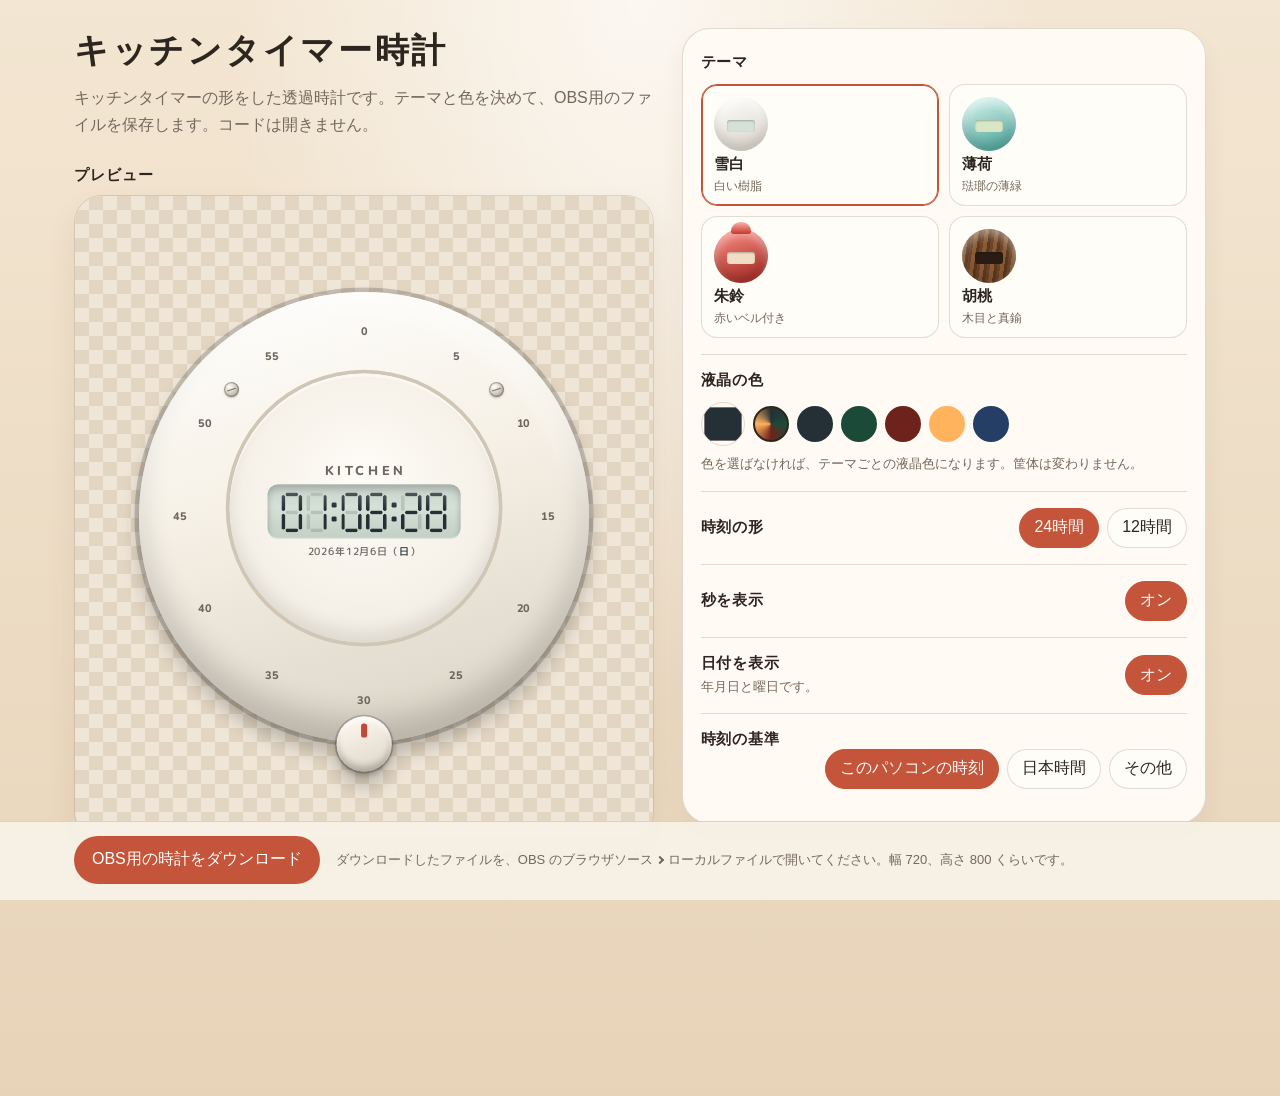
==== kitchen-timer-clock/デザインを変える.html @ a4ca2cec "Add the kitchen timer clock as its own OBS product. A new SKU in kitchen-timer-clock/ shows the curr" ====
<!doctype html>
<html lang="ja">
<head>
<meta charset="utf-8" />
<meta name="viewport" content="width=device-width, initial-scale=1" />
<title>キッチンタイマー時計</title>
<style>
:root {
  --ink: #2c261f;
  --paper: #f7f1e6;
  --panel: #fffaf3;
  --mute: #74685b;
  --line: rgba(74, 52, 32, 0.16);
  --terra: #c4553a;
  --terra-deep: #9d3e28;
  color-scheme: light;
}

* { box-sizing: border-box; }

html, body {
  margin: 0;
  min-height: 100%;
  background:
    radial-gradient(ellipse at 50% 0%, rgba(255, 255, 255, 0.7), transparent 46%),
    linear-gradient(180deg, #f3e6d2 0%, #e7d3b8 100%);
  color: var(--ink);
  font-family: "Yu Gothic UI", Meiryo, sans-serif;
}

body {
  min-height: 100vh;
  display: flex;
  flex-direction: column;
}

.wrap {
  flex: 1 1 auto;
  width: 100%;
  max-width: 1180px;
  margin: 0 auto;
  display: grid;
  grid-template-columns: minmax(0, 1.05fr) minmax(340px, 0.95fr);
  gap: 28px;
  align-items: start;
  padding: 28px 24px 128px;
}

.preview-col { min-width: 0; }

h1 {
  margin: 0;
  font-family: "Yu Mincho", "YuMincho", serif;
  font-size: 34px;
  font-weight: 700;
  letter-spacing: 0.08em;
}

.lead {
  margin: 10px 0 0;
  max-width: 40em;
  color: var(--mute);
  font-size: 16px;
  line-height: 1.7;
}

.preview-head {
  display: flex;
  justify-content: space-between;
  align-items: baseline;
  gap: 12px;
  margin: 28px 0 10px;
}

h2 {
  margin: 0;
  font-size: 15px;
  font-weight: 700;
  letter-spacing: 0.06em;
}

.note {
  margin: 8px 0 0;
  color: var(--mute);
  font-size: 13px;
  line-height: 1.6;
}

.stage {
  position: relative;
  min-height: 280px;
  overflow: hidden;
  border: 1px solid var(--line);
  border-radius: 28px;
  aspect-ratio: 720 / 800;
  box-shadow: 0 16px 30px rgba(90, 52, 24, 0.08);
}

.checker {
  position: absolute;
  inset: 0;
  background-color: #efe6d8;
  background-image:
    linear-gradient(45deg, #e2d5c2 25%, transparent 25%),
    linear-gradient(-45deg, #e2d5c2 25%, transparent 25%),
    linear-gradient(45deg, transparent 75%, #e2d5c2 75%),
    linear-gradient(-45deg, transparent 75%, #e2d5c2 75%);
  background-size: 28px 28px;
  background-position: 0 0, 0 14px, 14px -14px, -14px 0;
}

iframe {
  position: absolute;
  inset: 0;
  width: 100%;
  height: 100%;
  border: 0;
  background: transparent;
}

.panel {
  border: 1px solid var(--line);
  border-radius: 28px;
  background: var(--panel);
  padding: 8px 18px 18px;
  box-shadow: 0 12px 24px rgba(90, 52, 24, 0.06);
}

.block { padding: 16px 0; border-top: 1px solid var(--line); }
.panel .block:first-child { border-top: 0; }

.cards {
  display: grid;
  grid-template-columns: 1fr 1fr;
  gap: 10px;
  margin-top: 12px;
}

.card {
  display: flex;
  flex-direction: column;
  align-items: flex-start;
  gap: 4px;
  padding: 12px 12px 10px;
  border: 1px solid var(--line);
  border-radius: 16px;
  background: #fffdf8;
  color: var(--ink);
  cursor: pointer;
  text-align: left;
  font: inherit;
}

.card[aria-pressed="true"] {
  border-color: var(--terra);
  box-shadow: inset 0 0 0 1px var(--terra);
}

.mini {
  width: 54px;
  height: 54px;
  border-radius: 50%;
  position: relative;
  box-shadow:
    inset 0 -8px 10px rgba(0, 0, 0, 0.12),
    inset 0 6px 8px rgba(255, 255, 255, 0.4);
}

.mini::after {
  content: "";
  position: absolute;
  left: 50%;
  top: 54%;
  width: 28px;
  height: 12px;
  transform: translate(-50%, -50%);
  border-radius: 3px;
  background: #d5e0d6;
  box-shadow: inset 0 1px 2px rgba(0, 0, 0, 0.25);
}

.mini-sepaku { background: linear-gradient(160deg, #fff, #d9d2c6); }
.mini-hakka { background: linear-gradient(160deg, #dff8f2, #3f9e93); }
.mini-hakka::after { background: #d7e6c4; }
.mini-shurei { background: linear-gradient(160deg, #ff8f86, #9b241c); }
.mini-shurei::before {
  content: "";
  position: absolute;
  left: 50%;
  top: -7px;
  width: 20px;
  height: 12px;
  transform: translateX(-50%);
  border-radius: 10px 10px 3px 3px;
  background: linear-gradient(180deg, #ffb0a8, #c4372e);
}
.mini-shurei::after { background: #f0ddc4; }
.mini-kurumi {
  background: repeating-linear-gradient(98deg, #6a4328 0 3px, #8b5a34 3px 7px, #5a381f 7px 10px);
}
.mini-kurumi::after { background: #2a1c12; }

.card-name { font-size: 15px; font-weight: 700; }
.card-note { font-size: 12px; color: var(--mute); }

.row {
  display: flex;
  justify-content: space-between;
  align-items: center;
  gap: 16px;
  padding: 16px 0;
  border-top: 1px solid var(--line);
}

.row p {
  margin: 4px 0 0;
  color: var(--mute);
  font-size: 13px;
  line-height: 1.55;
  max-width: 28em;
}

.colors {
  display: flex;
  flex-wrap: wrap;
  gap: 8px;
  align-items: center;
  margin-top: 12px;
}

#picker {
  width: 44px;
  height: 44px;
  padding: 0;
  border: 1px solid var(--line);
  border-radius: 50%;
  background: transparent;
  cursor: pointer;
}

.seg { display: flex; gap: 8px; flex-wrap: wrap; justify-content: flex-end; }

.seg button, .toggle {
  min-height: 40px;
  padding: 0 14px;
  border: 1px solid var(--line);
  border-radius: 999px;
  background: #fffdf8;
  color: var(--ink);
  font: inherit;
  cursor: pointer;
}

.seg button[aria-pressed="true"], .toggle[aria-pressed="true"] {
  border-color: var(--terra);
  background: var(--terra);
  color: #fffaf6;
}

.swatch {
  width: 36px;
  height: 36px;
  border: 2px solid transparent;
  border-radius: 50%;
  cursor: pointer;
  padding: 0;
}

.swatch[aria-pressed="true"] { border-color: var(--ink); }

.swatch-theme {
  background: conic-gradient(#243036, #1c4a38, #6e221c, #ffb35c, #243036);
}

.offset { display: none; margin-top: 8px; }
.offset.is-open { display: block; }
.offset label { display: block; margin-bottom: 6px; font-size: 14px; }

.offset input {
  width: 160px;
  height: 44px;
  padding: 0 12px;
  border: 1px solid var(--line);
  border-radius: 12px;
  background: #fffdf8;
  color: var(--ink);
  font-size: 16px;
}

.error { color: #a33b28; font-size: 13px; }

.save-bar {
  position: sticky;
  bottom: 0;
  margin-top: auto;
  border-top: 1px solid var(--line);
  background: rgba(247, 241, 230, 0.96);
}

.save-inner {
  max-width: 1180px;
  margin: 0 auto;
  padding: 14px 24px 16px;
  display: flex;
  align-items: center;
  gap: 16px;
}

.save {
  flex: 0 0 auto;
  height: 48px;
  padding: 0 18px;
  border: 0;
  border-radius: 999px;
  background: var(--terra);
  color: white;
  font: inherit;
  cursor: pointer;
}

.save:hover { background: var(--terra-deep); }

.obs {
  margin: 0;
  color: var(--mute);
  font-size: 13px;
  line-height: 1.55;
}

.arrow {
  display: inline-block;
  width: 0.45em;
  height: 0.45em;
  margin: 0 0.35em;
  border-top: 2px solid currentColor;
  border-right: 2px solid currentColor;
  transform: rotate(45deg);
  vertical-align: 0.05em;
}

button:focus-visible, input:focus-visible {
  outline: 2px solid var(--terra);
  outline-offset: 2px;
}

@media (max-width: 800px) {
  .wrap { grid-template-columns: 1fr; padding: 20px 16px 128px; }
  .cards { grid-template-columns: 1fr 1fr; }
  h1 { font-size: 28px; }
  .row { align-items: flex-start; flex-direction: column; }
  .seg { justify-content: flex-start; }
  .save-inner { flex-direction: column; align-items: stretch; }
}
</style>
</head>
<body>
<div class="wrap">
  <div class="preview-col">
    <header>
      <h1>キッチンタイマー時計</h1>
      <p class="lead">キッチンタイマーの形をした透過時計です。テーマと色を決めて、OBS用のファイルを保存します。コードは開きません。</p>
    </header>
    <div class="preview-head">
      <h2>プレビュー</h2>
    </div>
    <div class="stage">
      <div class="checker"></div>
      <iframe id="preview" title="時計のプレビュー"></iframe>
    </div>
    <p class="note">市松模様は透けているかの確認です。保存した時計には入りません。周りの数字はタイマーの目盛りで、時刻は中央の液晶です。</p>
  </div>

  <section class="panel">
    <div class="block">
      <h2>テーマ</h2>
      <div class="cards" role="radiogroup" aria-label="テーマ">
        <button type="button" class="card" data-theme="sepaku" role="radio">
          <span class="mini mini-sepaku" aria-hidden="true"></span>
          <span class="card-name">雪白</span>
          <span class="card-note">白い樹脂</span>
        </button>
        <button type="button" class="card" data-theme="hakka" role="radio">
          <span class="mini mini-hakka" aria-hidden="true"></span>
          <span class="card-name">薄荷</span>
          <span class="card-note">琺瑯の薄緑</span>
        </button>
        <button type="button" class="card" data-theme="shurei" role="radio">
          <span class="mini mini-shurei" aria-hidden="true"></span>
          <span class="card-name">朱鈴</span>
          <span class="card-note">赤いベル付き</span>
        </button>
        <button type="button" class="card" data-theme="kurumi" role="radio">
          <span class="mini mini-kurumi" aria-hidden="true"></span>
          <span class="card-name">胡桃</span>
          <span class="card-note">木目と真鍮</span>
        </button>
      </div>
    </div>

    <div class="block">
      <h2>液晶の色</h2>
      <div class="colors">
        <input id="picker" type="color" aria-label="液晶の色" value="#243036" />
        <button type="button" class="swatch swatch-theme" data-accent="" aria-label="テーマの色"></button>
        <button type="button" class="swatch" data-accent="#243036" style="background:#243036" aria-label="墨"></button>
        <button type="button" class="swatch" data-accent="#1c4a38" style="background:#1c4a38" aria-label="若葉"></button>
        <button type="button" class="swatch" data-accent="#6e221c" style="background:#6e221c" aria-label="朱"></button>
        <button type="button" class="swatch" data-accent="#ffb35c" style="background:#ffb35c" aria-label="琥珀"></button>
        <button type="button" class="swatch" data-accent="#243e66" style="background:#243e66" aria-label="紺"></button>
      </div>
      <p class="note">色を選ばなければ、テーマごとの液晶色になります。筐体は変わりません。</p>
    </div>

    <div class="row">
      <div><h2>時刻の形</h2></div>
      <div class="seg" role="radiogroup" aria-label="時刻の形">
        <button type="button" data-hours="24" role="radio">24時間</button>
        <button type="button" data-hours="12" role="radio">12時間</button>
      </div>
    </div>

    <div class="row">
      <div><h2>秒を表示</h2></div>
      <button type="button" class="toggle" id="seconds" aria-pressed="true">オン</button>
    </div>

    <div class="row">
      <div>
        <h2>日付を表示</h2>
        <p>年月日と曜日です。</p>
      </div>
      <button type="button" class="toggle" id="date" aria-pressed="true">オン</button>
    </div>

    <div class="block">
      <h2>時刻の基準</h2>
      <div class="seg" role="radiogroup" aria-label="時刻の基準">
        <button type="button" data-basis="local" role="radio">このパソコンの時刻</button>
        <button type="button" data-basis="japan" role="radio">日本時間</button>
        <button type="button" data-basis="other" role="radio">その他</button>
      </div>
      <div class="offset" id="offset-box">
        <label for="offset">協定世界時からの時差（時間）</label>
        <input id="offset" inputmode="decimal" autocomplete="off" value="9" />
        <p class="error" id="offset-error" hidden>時差は -12 から 14 の数字にしてください。</p>
      </div>
    </div>
  </section>
</div>
<div class="save-bar">
  <div class="save-inner">
    <button type="button" class="save" id="save">OBS用の時計をダウンロード</button>
    <p class="obs">ダウンロードしたファイルを、OBS のブラウザソース<span class="arrow" aria-hidden="true"></span>ローカルファイルで開いてください。幅 720、高さ 800 くらいです。</p>
  </div>
</div>
<script>
const CLOCK_CSS = "/* キッチンタイマー時計\n   フォントは overlay/fonts に同梱（SIL Open Font License 1.1）。\n   ネットワークにはつながりません。\n   筐体はキッチンタイマー。中央の液晶は現在時刻です。 */\n\n@font-face {\n  font-family: \"Clock Nunito\";\n  src: url(\"[data-uri]\") format(\"woff2\");\n  font-weight: 800;\n  font-style: normal;\n  font-display: block;\n}\n\n@font-face {\n  font-family: \"Clock JP\";\n  src: url(\"[data-uri]\") format(\"woff2\");\n  font-weight: 500;\n  font-style: normal;\n  font-display: block;\n}\n\nhtml,\nbody {\n  height: 100%;\n  margin: 0;\n  background: transparent !important;\n  color-scheme: normal;\n  overflow: hidden;\n}\n\nbody {\n  user-select: none;\n  -webkit-font-smoothing: antialiased;\n}\n\n.clock {\n  box-sizing: border-box;\n  width: 100%;\n  height: 100%;\n  display: flex;\n  align-items: center;\n  justify-content: center;\n  --ink: #243036;\n  --ink-rgb: 36, 48, 54;\n  --lcd-size: 1.72em;\n}\n\n.clock.has-seconds {\n  --lcd-size: 1.22em;\n}\n\n.clock.has-date {\n  --lcd-size: 1.52em;\n}\n\n.clock.has-seconds.has-date {\n  --lcd-size: 1.12em;\n}\n\n.clock.has-period.has-seconds.has-date {\n  --lcd-size: 1.02em;\n}\n\n.theme-sepaku {\n  --shell: linear-gradient(165deg, #ffffff 0%, #f6f1e6 42%, #d8d0c3 100%);\n  --face: radial-gradient(circle at 50% 42%, #fffdf8 0%, #f3eee4 72%, #e4ddd0 100%);\n  --lcd: linear-gradient(180deg, #b7c6bc 0%, #d5e0d6 42%, #c3d0c6 100%);\n  --bezel: #cfc6b6;\n  --tick: rgba(72, 64, 52, 0.42);\n  --tick-strong: rgba(48, 42, 34, 0.72);\n  --knob: linear-gradient(160deg, #fffaf2, #ddd4c6);\n  --mark: #c4473a;\n  --plate: #6d665c;\n  --screw-face: #d9d3c6;\n  --screw-edge: #8d877c;\n}\n\n.theme-hakka {\n  --shell: linear-gradient(165deg, #e7fff8 0%, #8fd9cc 38%, #3f9e93 100%);\n  --face: radial-gradient(circle at 50% 40%, #fbfff6 0%, #e7f0dc 70%, #d5e2c8 100%);\n  --lcd: linear-gradient(180deg, #c5d7b8 0%, #e3eed4 48%, #d0e0c0 100%);\n  --bezel: #f4f7ea;\n  --tick: rgba(24, 78, 62, 0.4);\n  --tick-strong: rgba(18, 72, 56, 0.72);\n  --knob: linear-gradient(160deg, #fffaf0, #e6dcc8);\n  --mark: #c4473a;\n  --plate: #1f5c48;\n  --screw-face: #e7f6f1;\n  --screw-edge: #2f7c6c;\n}\n\n.theme-shurei {\n  --shell: linear-gradient(165deg, #ff8f86 0%, #e24b42 40%, #9b241c 100%);\n  --face: radial-gradient(circle at 50% 40%, #fffaf2 0%, #f6ecdc 68%, #eadcc6 100%);\n  --lcd: linear-gradient(180deg, #e4d2b8 0%, #f3e6d0 46%, #e7d7be 100%);\n  --bezel: #f8efe2;\n  --tick: rgba(92, 28, 22, 0.38);\n  --tick-strong: rgba(92, 24, 18, 0.7);\n  --knob: linear-gradient(160deg, #fff8ee, #ead9c0);\n  --mark: #7a1e18;\n  --plate: #7a2c24;\n  --screw-face: #f0d2cc;\n  --screw-edge: #7a241c;\n}\n\n.theme-kurumi {\n  --shell: repeating-linear-gradient(\n    98deg,\n    #6a4328 0 3px,\n    #8b5a34 3px 7px,\n    #5a381f 7px 10px,\n    #7a4e2e 10px 16px,\n    #4e301c 16px 18px\n  );\n  --face: radial-gradient(circle at 50% 42%, #4a3424 0%, #2c1e14 78%);\n  --lcd: linear-gradient(180deg, #140e0a 0%, #2a1c12 40%, #1a120c 100%);\n  --bezel: #e0c27a;\n  --tick: rgba(224, 194, 122, 0.55);\n  --tick-strong: rgba(240, 214, 150, 0.92);\n  --knob: linear-gradient(160deg, #f0d7a0, #b8893e 55%, #8a6428);\n  --mark: #4a2c12;\n  --plate: #f0d7a4;\n  --screw-face: #e6c98a;\n  --screw-edge: #6d4a1e;\n}\n\n.appliance {\n  width: 15.8em;\n  height: 15.8em;\n  font-size: calc(min(88vmin, 620px) / 15.8);\n  display: grid;\n  place-items: center;\n  filter: drop-shadow(0 0.42em 0.28em rgba(0, 0, 0, 0.22));\n}\n\n.body {\n  position: relative;\n  width: 14em;\n  height: 14em;\n  border-radius: 50%;\n  background: var(--shell);\n  box-shadow:\n    inset 0 0.35em 0.45em rgba(255, 255, 255, 0.28),\n    inset 0 -0.7em 0.9em rgba(0, 0, 0, 0.16),\n    0 0 0 0.14em rgba(0, 0, 0, 0.18);\n}\n\n.theme-kurumi .body {\n  box-shadow:\n    inset 0 0.45em 0.7em rgba(255, 220, 170, 0.16),\n    inset 0 -0.8em 1em rgba(0, 0, 0, 0.28),\n    0 0 0 0.16em #c6a15a;\n}\n\n.sheen {\n  position: absolute;\n  inset: 0;\n  border-radius: 50%;\n  background: linear-gradient(205deg, rgba(255, 255, 255, 0.55), rgba(255, 255, 255, 0) 34%);\n  pointer-events: none;\n  z-index: 4;\n  -webkit-mask: radial-gradient(circle, transparent 0 60%, #000 64% 100%);\n  mask: radial-gradient(circle, transparent 0 60%, #000 64% 100%);\n}\n\n.theme-kurumi .sheen {\n  opacity: 0.28;\n}\n\n.ticks {\n  position: absolute;\n  inset: 8%;\n  border-radius: 50%;\n  background: repeating-conic-gradient(\n    from -0.35deg,\n    var(--tick) 0deg 0.7deg,\n    transparent 0.7deg 6deg\n  );\n  -webkit-mask: radial-gradient(circle, transparent 0 79%, #000 80% 86%, transparent 87%);\n  mask: radial-gradient(circle, transparent 0 79%, #000 80% 86%, transparent 87%);\n  z-index: 1;\n  pointer-events: none;\n}\n\n.ticks-major {\n  inset: 6.5%;\n  background: repeating-conic-gradient(\n    from -0.55deg,\n    var(--tick-strong) 0deg 1.1deg,\n    transparent 1.1deg 30deg\n  );\n  -webkit-mask: radial-gradient(circle, transparent 0 74%, #000 75% 90%, transparent 91%);\n  mask: radial-gradient(circle, transparent 0 74%, #000 75% 90%, transparent 91%);\n}\n\n.dial-nums {\n  position: absolute;\n  inset: 0;\n  z-index: 2;\n  pointer-events: none;\n}\n\n.mark {\n  position: absolute;\n  left: 50%;\n  top: 50%;\n  width: 0;\n  height: 0;\n  font-size: 1em;\n  transform: rotate(var(--a)) translateY(-5.72em);\n}\n\n.mark span {\n  position: absolute;\n  left: 0;\n  top: 0;\n  transform: translate(-50%, -50%) rotate(calc(var(--a) * -1));\n  font-family: \"Clock Nunito\", sans-serif;\n  font-weight: 800;\n  font-size: 0.34em;\n  letter-spacing: -0.03em;\n  color: var(--plate);\n  line-height: 1;\n}\n\n.screw {\n  position: absolute;\n  z-index: 5;\n  width: 0.46em;\n  height: 0.46em;\n  border-radius: 50%;\n  background: radial-gradient(circle at 35% 32%, #fff, var(--screw-face) 42%, var(--screw-edge));\n  box-shadow:\n    inset 0 0 0 0.04em rgba(0, 0, 0, 0.25),\n    0 0.04em 0.06em rgba(0, 0, 0, 0.18);\n}\n\n.screw::after {\n  content: \"\";\n  position: absolute;\n  left: 18%;\n  right: 18%;\n  top: 46%;\n  height: 0.045em;\n  background: rgba(40, 28, 16, 0.55);\n  transform: rotate(-18deg);\n}\n\n.screw-l {\n  left: 19%;\n  top: 20%;\n}\n\n.screw-r {\n  right: 19%;\n  top: 20%;\n}\n\n.bell {\n  position: absolute;\n  left: 50%;\n  top: 0.15em;\n  width: 3.5em;\n  height: 2.15em;\n  transform: translateX(-50%);\n  z-index: 6;\n  opacity: 0;\n  pointer-events: none;\n}\n\n.theme-shurei .bell {\n  opacity: 1;\n}\n\n.theme-shurei .mark-zero {\n  visibility: hidden;\n}\n\n.bell-dome {\n  display: block;\n  width: 100%;\n  height: 1.72em;\n  border-radius: 1.7em 1.7em 0.35em 0.35em;\n  background: linear-gradient(180deg, #ffb0a8 0%, #e24b42 48%, #8f2018 100%);\n  box-shadow:\n    inset 0 0.28em 0.35em rgba(255, 255, 255, 0.35),\n    0 0.18em 0 #7a1c16;\n}\n\n.bell-dome::before {\n  content: \"\";\n  position: absolute;\n  left: 50%;\n  bottom: 0.28em;\n  width: 0.16em;\n  height: 0.42em;\n  transform: translateX(-50%);\n  border-radius: 0.1em;\n  background: #5c1814;\n}\n\n.bell-cap {\n  position: absolute;\n  left: 50%;\n  top: -0.22em;\n  width: 0.62em;\n  height: 0.38em;\n  transform: translateX(-50%);\n  border-radius: 0.16em 0.16em 0.08em 0.08em;\n  background: linear-gradient(180deg, #f8e7b0, #c8963e);\n  box-shadow: 0 0.04em 0 rgba(0, 0, 0, 0.2);\n}\n\n.face {\n  position: absolute;\n  left: 50%;\n  top: 48%;\n  z-index: 3;\n  width: 8.35em;\n  height: 8.35em;\n  transform: translate(-50%, -50%);\n  border-radius: 50%;\n  background: var(--face);\n  box-shadow:\n    0 0 0 0.12em var(--bezel),\n    inset 0 0.08em 0 rgba(255, 255, 255, 0.55),\n    inset 0 -0.35em 0.5em rgba(0, 0, 0, 0.08);\n  display: flex;\n  flex-direction: column;\n  align-items: center;\n  justify-content: center;\n  gap: 0.22em;\n  padding: 0.7em 0.45em 0.55em;\n  box-sizing: border-box;\n}\n\n.brand,\n.period,\n.date {\n  margin: 0;\n  line-height: 1;\n}\n\n.brand {\n  font-family: \"Clock Nunito\", sans-serif;\n  font-weight: 800;\n  font-size: 0.4em;\n  letter-spacing: 0.28em;\n  text-indent: 0.28em;\n  color: var(--plate);\n}\n\n.period,\n.date {\n  font-family: \"Clock JP\", sans-serif;\n  font-weight: 500;\n  color: var(--plate);\n  letter-spacing: 0.08em;\n  white-space: nowrap;\n}\n\n.period {\n  font-size: 0.38em;\n}\n\n.date {\n  font-size: 0.32em;\n}\n\n.period[hidden],\n.date[hidden] {\n  display: none !important;\n}\n\n.weekday {\n  color: var(--ink);\n}\n\n.lcd {\n  position: relative;\n  display: flex;\n  align-items: center;\n  justify-content: center;\n  color: var(--ink);\n  background: var(--lcd);\n  border-radius: 0.28em;\n  padding: 0.2em 0.32em 0.16em;\n  box-shadow:\n    inset 0 0.12em 0.18em rgba(0, 0, 0, 0.28),\n    inset 0 -0.04em 0 rgba(255, 255, 255, 0.28);\n  font-size: var(--lcd-size);\n  line-height: 1;\n  overflow: hidden;\n}\n\n.lcd::after {\n  content: \"\";\n  position: absolute;\n  left: 0;\n  right: 0;\n  top: 0;\n  height: 46%;\n  background: linear-gradient(180deg, rgba(255, 255, 255, 0.28), rgba(255, 255, 255, 0));\n  pointer-events: none;\n}\n\n.digit {\n  position: relative;\n  display: inline-block;\n  width: 0.62em;\n  height: 1.14em;\n  margin: 0 0.035em;\n  flex: 0 0 auto;\n}\n\n.seg {\n  position: absolute;\n  background: currentColor;\n  opacity: 0.16;\n  transition: opacity 0.16s linear;\n}\n\n.digit.on-a .seg-a,\n.digit.on-b .seg-b,\n.digit.on-c .seg-c,\n.digit.on-d .seg-d,\n.digit.on-e .seg-e,\n.digit.on-f .seg-f,\n.digit.on-g .seg-g {\n  opacity: 1;\n}\n\n.seg-a,\n.seg-g,\n.seg-d {\n  height: 0.11em;\n  left: 0.13em;\n  right: 0.13em;\n  clip-path: polygon(10% 0, 90% 0, 100% 50%, 90% 100%, 10% 100%, 0 50%);\n}\n\n.seg-a {\n  top: 0.02em;\n}\n\n.seg-g {\n  top: 50%;\n  margin-top: -0.055em;\n}\n\n.seg-d {\n  bottom: 0.02em;\n}\n\n.seg-b,\n.seg-c,\n.seg-e,\n.seg-f {\n  width: 0.11em;\n  clip-path: polygon(0 10%, 50% 0, 100% 10%, 100% 90%, 50% 100%, 0 90%);\n}\n\n.seg-f,\n.seg-b {\n  top: 0.08em;\n  height: 0.46em;\n}\n\n.seg-e,\n.seg-c {\n  bottom: 0.08em;\n  height: 0.46em;\n}\n\n.seg-f,\n.seg-e {\n  left: 0.02em;\n}\n\n.seg-b,\n.seg-c {\n  right: 0.02em;\n}\n\n.colon {\n  display: inline-flex;\n  flex-direction: column;\n  justify-content: center;\n  align-items: center;\n  gap: 0.26em;\n  width: 0.28em;\n  height: 1.14em;\n  flex: 0 0 auto;\n  animation: lcd-blink 1s steps(1, end) infinite;\n}\n\n.colon i {\n  display: block;\n  width: 0.13em;\n  height: 0.13em;\n  border-radius: 0.04em;\n  background: currentColor;\n}\n\n.knob {\n  position: absolute;\n  left: 50%;\n  top: 50%;\n  z-index: 6;\n  width: 1.7em;\n  height: 1.7em;\n  border-radius: 50%;\n  transform: translate(-50%, -50%) translateY(7.05em);\n  background: var(--knob);\n  box-shadow:\n    inset 0 0.12em 0.14em rgba(255, 255, 255, 0.65),\n    inset 0 -0.16em 0.2em rgba(0, 0, 0, 0.22),\n    0 0.12em 0.16em rgba(0, 0, 0, 0.22),\n    0 0 0 0.06em rgba(0, 0, 0, 0.18);\n}\n\n.knob-mark {\n  position: absolute;\n  left: 50%;\n  top: 0.22em;\n  width: 0.16em;\n  height: 0.42em;\n  transform: translateX(-50%);\n  border-radius: 0.08em;\n  background: var(--mark);\n}\n\n@keyframes lcd-blink {\n  0%,\n  49% {\n    opacity: 1;\n  }\n  50%,\n  100% {\n    opacity: 0.28;\n  }\n}\n\n.sr-only {\n  position: absolute;\n  width: 1px;\n  height: 1px;\n  padding: 0;\n  margin: -1px;\n  overflow: hidden;\n  clip: rect(0, 0, 0, 0);\n  white-space: nowrap;\n  border: 0;\n}\n\n@media (prefers-reduced-motion: reduce) {\n  .colon {\n    animation: none !important;\n    opacity: 1;\n  }\n\n  .seg {\n    transition: none !important;\n  }\n}\n";
const CLOCK_JS = "/* ============================================================\n   キッチンタイマー時計 — 初期設定\n\n   ローカルファイルとして OBS に入れるときは、この CONFIG を編集します。\n   URL にクエリがあるときは、クエリがここより優先されます。\n\n   theme    sepaku | hakka | shurei | kurumi\n            雪白 / 薄荷 / 朱鈴 / 胡桃\n   hours    12 | 24\n   seconds  true で秒を表示 / false で隠す\n   date     true で日付と曜日 / false で隠す\n   accent   \"\" または \"#243036\"。空ならテーマの液晶色\n   offset   null ならこの PC のローカル時刻。数値は UTC からの時間（日本は 9）\n\n   クエリの例:\n   ?theme=shurei&hours=24&seconds=1&date=1&accent=6e221c&offset=9\n   ============================================================ */\nconst CONFIG = __CONFIG__;\n\n/* ここから下は、通常はいじらなくて大丈夫です。 */\n\nconst THEME_IDS = [\"sepaku\", \"hakka\", \"shurei\", \"kurumi\"];\nconst THEME_ACCENTS = {\n  sepaku: \"#243036\",\n  hakka: \"#1c4a38\",\n  shurei: \"#6e221c\",\n  kurumi: \"#ffb35c\",\n};\nconst WEEKDAYS = [\"日\", \"月\", \"火\", \"水\", \"木\", \"金\", \"土\"];\nconst SEGMENTS = {\n  0: \"abcdef\",\n  1: \"bc\",\n  2: \"abdeg\",\n  3: \"abcdg\",\n  4: \"bcfg\",\n  5: \"acdfg\",\n  6: \"acdefg\",\n  7: \"abc\",\n  8: \"abcdefg\",\n  9: \"abcdfg\",\n};\n\nconst clock = document.getElementById(\"clock\");\nconst periodEl = document.getElementById(\"period\");\nconst timeEl = document.getElementById(\"time\");\nconst dateEl = document.getElementById(\"date\");\nconst spokenEl = document.getElementById(\"spoken\");\n\nlet state = normalize(readQuery(location.search), CONFIG);\nlet lastDateKey = \"\";\nlet lastSpokenKey = \"\";\n\nfunction readQuery(search) {\n  const params = new URLSearchParams(search);\n  const input = {};\n  if (params.has(\"theme\")) input.theme = params.get(\"theme\");\n  if (params.has(\"hours\")) input.hours = params.get(\"hours\");\n  if (params.has(\"seconds\")) input.seconds = params.get(\"seconds\");\n  if (params.has(\"date\")) input.date = params.get(\"date\");\n  if (params.has(\"accent\")) input.accent = params.get(\"accent\");\n  if (params.has(\"offset\")) input.offset = params.get(\"offset\");\n  return input;\n}\n\nfunction themeFrom(value, fallback) {\n  const name = String(value || \"\").toLowerCase();\n  if (THEME_IDS.indexOf(name) !== -1) return name;\n  if (THEME_IDS.indexOf(fallback) !== -1) return fallback;\n  return \"sepaku\";\n}\n\nfunction hoursFrom(value, fallback) {\n  const hours = Number(value);\n  if (hours === 12 || hours === 24) return hours;\n  return fallback === 12 ? 12 : 24;\n}\n\nfunction boolFrom(value, fallback) {\n  if (typeof value === \"boolean\") return value;\n  if (value == null || value === \"\") return fallback;\n  const text = String(value).toLowerCase();\n  if (text === \"1\" || text === \"true\" || text === \"yes\" || text === \"on\") return true;\n  if (text === \"0\" || text === \"false\" || text === \"no\" || text === \"off\") return false;\n  return fallback;\n}\n\nfunction accentFrom(value) {\n  if (value == null || String(value).trim() === \"\") return \"\";\n  let hex = String(value).trim();\n  if (hex.charAt(0) === \"#\") hex = hex.slice(1);\n  if (/^[0-9a-fA-F]{3}$/.test(hex)) {\n    hex = hex\n      .split(\"\")\n      .map(function (char) {\n        return char + char;\n      })\n      .join(\"\");\n  }\n  if (!/^[0-9a-fA-F]{6}$/.test(hex)) return \"\";\n  return \"#\" + hex.toLowerCase();\n}\n\nfunction offsetFrom(value, fallback) {\n  if (value === undefined) return fallback;\n  if (value === null || value === \"\") return null;\n  const offset = typeof value === \"number\" ? value : Number(String(value).trim());\n  if (!Number.isFinite(offset) || offset < -12 || offset > 14) return fallback;\n  return Math.round(offset * 100) / 100;\n}\n\nfunction normalize(input, fallback) {\n  return {\n    theme: themeFrom(input.theme, fallback.theme),\n    hours: hoursFrom(input.hours, fallback.hours),\n    seconds: boolFrom(input.seconds, fallback.seconds),\n    date: boolFrom(input.date, fallback.date),\n    accent: Object.prototype.hasOwnProperty.call(input, \"accent\")\n      ? accentFrom(input.accent)\n      : fallback.accent || \"\",\n    offset: offsetFrom(input.offset, fallback.offset),\n  };\n}\n\nfunction hexToRgb(hex) {\n  const value = parseInt(hex.slice(1), 16);\n  return {\n    r: (value >> 16) & 255,\n    g: (value >> 8) & 255,\n    b: value & 255,\n  };\n}\n\nfunction clockDate(offset) {\n  const now = new Date();\n  if (offset === null || offset === undefined || Number.isNaN(offset)) return now;\n  const utc = now.getTime() + now.getTimezoneOffset() * 60000;\n  return new Date(utc + offset * 60 * 60 * 1000);\n}\n\nfunction partsOf(date, current) {\n  let hours = date.getHours();\n  let period = \"\";\n  if (current.hours === 12) {\n    period = hours < 12 ? \"午前\" : \"午後\";\n    hours = hours % 12;\n    if (hours === 0) hours = 12;\n  }\n  const hh = String(hours).padStart(2, \"0\");\n  const mm = String(date.getMinutes()).padStart(2, \"0\");\n  const ss = String(date.getSeconds()).padStart(2, \"0\");\n  return {\n    period: period,\n    core: current.seconds ? hh + \":\" + mm + \":\" + ss : hh + \":\" + mm,\n  };\n}\n\nfunction paintDigit(digit, char) {\n  const on = SEGMENTS[char] || \"\";\n  \"abcdefg\".split(\"\").forEach(function (name) {\n    digit.classList.toggle(\"on-\" + name, on.indexOf(name) !== -1);\n  });\n  digit.dataset.value = char;\n}\n\nfunction createDigit(char) {\n  const digit = document.createElement(\"span\");\n  digit.className = \"digit\";\n  \"abcdefg\".split(\"\").forEach(function (name) {\n    const seg = document.createElement(\"span\");\n    seg.className = \"seg seg-\" + name;\n    digit.appendChild(seg);\n  });\n  paintDigit(digit, char);\n  return digit;\n}\n\nfunction createColon() {\n  const colon = document.createElement(\"span\");\n  colon.className = \"colon\";\n  colon.dataset.kind = \"colon\";\n  const upper = document.createElement(\"i\");\n  const lower = document.createElement(\"i\");\n  colon.appendChild(upper);\n  colon.appendChild(lower);\n  return colon;\n}\n\nfunction syncTime(text) {\n  const chars = text.split(\"\");\n  const sameShape =\n    timeEl.childElementCount === chars.length &&\n    chars.every(function (char, index) {\n      const child = timeEl.children[index];\n      if (char === \":\") return child.dataset.kind === \"colon\";\n      return child.classList.contains(\"digit\");\n    });\n\n  if (!sameShape) {\n    const fragment = document.createDocumentFragment();\n    chars.forEach(function (char) {\n      fragment.appendChild(char === \":\" ? createColon() : createDigit(char));\n    });\n    timeEl.replaceChildren(fragment);\n    return;\n  }\n\n  chars.forEach(function (char, index) {\n    if (char === \":\") return;\n    const digit = timeEl.children[index];\n    if (digit.dataset.value !== char) paintDigit(digit, char);\n  });\n}\n\nfunction paintDate(date) {\n  const weekday = WEEKDAYS[date.getDay()];\n  const mark = document.createElement(\"span\");\n  mark.className = \"weekday\";\n  mark.textContent = weekday;\n  dateEl.replaceChildren(\n    document.createTextNode(\n      date.getFullYear() + \"年\" + (date.getMonth() + 1) + \"月\" + date.getDate() + \"日（\",\n    ),\n    mark,\n    document.createTextNode(\"）\"),\n  );\n}\n\nfunction spokenLabel(date, current, parts) {\n  const weekday = WEEKDAYS[date.getDay()];\n  let hours = date.getHours();\n  let prefix = \"\";\n  if (current.hours === 12) {\n    prefix = parts.period;\n    hours = hours % 12 || 12;\n  }\n  const timeText = prefix + hours + \"時\" + date.getMinutes() + \"分\";\n  if (!current.date) return timeText;\n  return (\n    date.getFullYear() +\n    \"年\" +\n    (date.getMonth() + 1) +\n    \"月\" +\n    date.getDate() +\n    \"日 \" +\n    weekday +\n    \"曜日 \" +\n    timeText\n  );\n}\n\nfunction render() {\n  const date = clockDate(state.offset);\n  const accent = state.accent || THEME_ACCENTS[state.theme];\n  const rgb = hexToRgb(accent);\n  const classNames = [\"clock\", \"theme-\" + state.theme];\n  if (state.date) classNames.push(\"has-date\");\n  if (state.hours === 12) classNames.push(\"has-period\");\n  if (state.seconds) classNames.push(\"has-seconds\");\n  clock.className = classNames.join(\" \");\n  clock.style.setProperty(\"--ink\", accent);\n  clock.style.setProperty(\"--ink-rgb\", rgb.r + \", \" + rgb.g + \", \" + rgb.b);\n\n  const parts = partsOf(date, state);\n  periodEl.hidden = state.hours !== 12;\n  if (state.hours === 12 && periodEl.textContent !== parts.period) {\n    periodEl.textContent = parts.period;\n  }\n\n  dateEl.hidden = !state.date;\n  if (state.date) {\n    const dateKey = date.getFullYear() + \"-\" + date.getMonth() + \"-\" + date.getDate();\n    if (dateKey !== lastDateKey) {\n      lastDateKey = dateKey;\n      paintDate(date);\n    }\n  }\n\n  syncTime(parts.core);\n\n  const spokenKey = [\n    date.getFullYear(),\n    date.getMonth(),\n    date.getDate(),\n    date.getHours(),\n    date.getMinutes(),\n    state.hours,\n    state.date ? \"1\" : \"0\",\n  ].join(\"-\");\n  if (spokenKey !== lastSpokenKey) {\n    lastSpokenKey = spokenKey;\n    spokenEl.textContent = spokenLabel(date, state, parts);\n  }\n}\n\nfunction tick() {\n  render();\n  schedule();\n}\n\nfunction schedule() {\n  const delay = 1000 - (Date.now() % 1000) + 30;\n  window.setTimeout(tick, delay);\n}\n\nwindow.addEventListener(\"message\", function (event) {\n  if (event.origin !== location.origin) return;\n  const data = event.data;\n  if (!data || data.type !== \"kitchen-timer-clock\") return;\n  state = normalize(\n    {\n      theme: data.theme,\n      hours: data.hours,\n      seconds: data.seconds,\n      date: data.date,\n      accent: data.accent,\n      offset: data.offset,\n    },\n    state,\n  );\n  render();\n});\n\nrender();\nschedule();\n";
const CLOCK_BODY = "<!-- 見た目の初期値は clock.js 先頭の CONFIG。URL のクエリがあればそちらが優先されます。 -->\n    <main id=\"clock\" class=\"clock theme-sepaku has-seconds has-date\" aria-hidden=\"true\">\n      <div class=\"appliance\">\n        <div class=\"body\">\n          <div class=\"bell\" aria-hidden=\"true\">\n            <span class=\"bell-cap\"></span>\n            <span class=\"bell-dome\"></span>\n          </div>\n          <div class=\"sheen\" aria-hidden=\"true\"></div>\n          <div class=\"ticks\" aria-hidden=\"true\"></div>\n          <div class=\"ticks ticks-major\" aria-hidden=\"true\"></div>\n          <div class=\"dial-nums\" aria-hidden=\"true\">\n            <span class=\"mark mark-zero\" style=\"--a: 0deg\"><span>0</span></span>\n            <span class=\"mark\" style=\"--a: 30deg\"><span>5</span></span>\n            <span class=\"mark\" style=\"--a: 60deg\"><span>10</span></span>\n            <span class=\"mark\" style=\"--a: 90deg\"><span>15</span></span>\n            <span class=\"mark\" style=\"--a: 120deg\"><span>20</span></span>\n            <span class=\"mark\" style=\"--a: 150deg\"><span>25</span></span>\n            <span class=\"mark\" style=\"--a: 180deg\"><span>30</span></span>\n            <span class=\"mark\" style=\"--a: 210deg\"><span>35</span></span>\n            <span class=\"mark\" style=\"--a: 240deg\"><span>40</span></span>\n            <span class=\"mark\" style=\"--a: 270deg\"><span>45</span></span>\n            <span class=\"mark\" style=\"--a: 300deg\"><span>50</span></span>\n            <span class=\"mark\" style=\"--a: 330deg\"><span>55</span></span>\n          </div>\n          <span class=\"screw screw-l\" aria-hidden=\"true\"></span>\n          <span class=\"screw screw-r\" aria-hidden=\"true\"></span>\n          <div class=\"face\">\n            <p class=\"brand\">KITCHEN</p>\n            <p class=\"period\" id=\"period\" hidden></p>\n            <div class=\"lcd\" id=\"time\"></div>\n            <p class=\"date\" id=\"date\" hidden></p>\n          </div>\n          <div class=\"knob\" aria-hidden=\"true\"><span class=\"knob-mark\"></span></div>\n        </div>\n      </div>\n    </main>\n    <p class=\"sr-only\" id=\"spoken\" aria-live=\"polite\"></p>";
(function () {
  var THEMES = ["sepaku", "hakka", "shurei", "kurumi"];
  var THEME_ACCENTS = {
    sepaku: "#243036",
    hakka: "#1c4a38",
    shurei: "#6e221c",
    kurumi: "#ffb35c",
  };
  var STORAGE_KEY = "kitchen-timer-clock-design";

  var state = {
    theme: "sepaku",
    hours: 24,
    seconds: true,
    date: true,
    accent: "",
    basis: "local",
    offsetText: "9",
  };
  var lastPreviewKey = "";
  var previewTimer = 0;

  function $(id) { return document.getElementById(id); }

  function readStore() {
    try {
      var raw = localStorage.getItem(STORAGE_KEY);
      if (!raw) return;
      var saved = JSON.parse(raw);
      if (THEMES.indexOf(saved.theme) !== -1) state.theme = saved.theme;
      if (saved.hours === 12 || saved.hours === 24) state.hours = saved.hours;
      if (typeof saved.seconds === "boolean") state.seconds = saved.seconds;
      if (typeof saved.date === "boolean") state.date = saved.date;
      if (typeof saved.accent === "string" && (/^#[0-9a-fA-F]{6}$/.test(saved.accent) || saved.accent === "")) {
        state.accent = saved.accent.toLowerCase();
      }
      if (saved.basis === "local" || saved.basis === "japan" || saved.basis === "other") state.basis = saved.basis;
      if (typeof saved.offsetText === "string") state.offsetText = saved.offsetText;
    } catch (error) {}
  }

  function writeStore() {
    try { localStorage.setItem(STORAGE_KEY, JSON.stringify(state)); } catch (error) {}
  }

  function parseOffset(text) {
    var trimmed = String(text || "").trim().replace(/−/g, "-");
    if (!/^-?\d+(\.\d+)?$/.test(trimmed)) return null;
    var value = Number(trimmed);
    if (!isFinite(value) || value < -12 || value > 14) return null;
    return Math.round(value * 100) / 100;
  }

  function toConfig() {
    var offset = null;
    if (state.basis === "japan") offset = 9;
    if (state.basis === "other") {
      var parsed = parseOffset(state.offsetText);
      if (parsed === null) return null;
      offset = parsed;
    }
    return {
      theme: state.theme,
      hours: state.hours,
      seconds: state.seconds,
      date: state.date,
      accent: state.accent,
      offset: offset,
    };
  }

  function buildClockHtml(config) {
    var js = CLOCK_JS.replace("__CONFIG__", JSON.stringify(config)).replace(/<\//g, "<\\/");
    return (
      "<!doctype html><html lang=\"ja\"><head><meta charset=\"utf-8\">" +
      "<title>キッチンタイマー時計</title><style>" +
      "html,body{background:transparent!important;margin:0}" +
      CLOCK_CSS +
      "</style></head><body>" +
      CLOCK_BODY +
      "<script>" + js + "<\/script></body></html>"
    );
  }

  function paint() {
    var cards = document.querySelectorAll("[data-theme]");
    for (var i = 0; i < cards.length; i++) {
      cards[i].setAttribute("aria-pressed", cards[i].getAttribute("data-theme") === state.theme ? "true" : "false");
    }
    var hours = document.querySelectorAll("[data-hours]");
    for (var h = 0; h < hours.length; h++) {
      hours[h].setAttribute("aria-pressed", Number(hours[h].getAttribute("data-hours")) === state.hours ? "true" : "false");
    }
    var basis = document.querySelectorAll("[data-basis]");
    for (var b = 0; b < basis.length; b++) {
      basis[b].setAttribute("aria-pressed", basis[b].getAttribute("data-basis") === state.basis ? "true" : "false");
    }
    $("seconds").setAttribute("aria-pressed", state.seconds ? "true" : "false");
    $("seconds").textContent = state.seconds ? "オン" : "オフ";
    $("date").setAttribute("aria-pressed", state.date ? "true" : "false");
    $("date").textContent = state.date ? "オン" : "オフ";
    $("picker").value = state.accent || THEME_ACCENTS[state.theme];
    var swatches = document.querySelectorAll("[data-accent]");
    for (var s = 0; s < swatches.length; s++) {
      swatches[s].setAttribute("aria-pressed", swatches[s].getAttribute("data-accent").toLowerCase() === state.accent ? "true" : "false");
    }
    $("offset-box").className = state.basis === "other" ? "offset is-open" : "offset";
    if (document.activeElement !== $("offset")) $("offset").value = state.offsetText;
    var invalid = state.basis === "other" && parseOffset(state.offsetText) === null;
    $("offset-error").hidden = !invalid;
    $("offset").setAttribute("aria-invalid", invalid ? "true" : "false");
  }

  function schedulePreview() {
    window.clearTimeout(previewTimer);
    previewTimer = window.setTimeout(renderPreview, 80);
  }

  function renderPreview() {
    var config = toConfig();
    if (!config) return;
    var key = JSON.stringify(config);
    if (key === lastPreviewKey) return;
    lastPreviewKey = key;
    $("preview").srcdoc = buildClockHtml(config);
  }

  function download() {
    var config = toConfig();
    if (!config) {
      $("offset").focus();
      return;
    }
    var html = buildClockHtml(config);
    var blob = new Blob([html], { type: "text/html" });
    var url = URL.createObjectURL(blob);
    var link = document.createElement("a");
    link.href = url;
    link.download = "キッチンタイマー時計.html";
    document.body.appendChild(link);
    link.click();
    link.remove();
    window.setTimeout(function () { URL.revokeObjectURL(url); }, 1000);
    var button = $("save");
    button.textContent = "保存しました";
    window.setTimeout(function () { button.textContent = "OBS用の時計をダウンロード"; }, 1800);
  }

  readStore();
  paint();
  renderPreview();

  document.querySelectorAll("[data-theme]").forEach(function (button) {
    button.addEventListener("click", function () {
      state.theme = button.getAttribute("data-theme");
      writeStore();
      paint();
      schedulePreview();
    });
  });
  document.querySelectorAll("[data-hours]").forEach(function (button) {
    button.addEventListener("click", function () {
      state.hours = Number(button.getAttribute("data-hours"));
      writeStore();
      paint();
      schedulePreview();
    });
  });
  document.querySelectorAll("[data-basis]").forEach(function (button) {
    button.addEventListener("click", function () {
      state.basis = button.getAttribute("data-basis");
      writeStore();
      paint();
      schedulePreview();
    });
  });
  document.querySelectorAll("[data-accent]").forEach(function (button) {
    button.addEventListener("click", function () {
      state.accent = button.getAttribute("data-accent").toLowerCase();
      writeStore();
      paint();
      schedulePreview();
    });
  });
  $("picker").addEventListener("input", function (event) {
    state.accent = event.target.value.toLowerCase();
    writeStore();
    paint();
    schedulePreview();
  });
  $("seconds").addEventListener("click", function () {
    state.seconds = !state.seconds;
    writeStore();
    paint();
    schedulePreview();
  });
  $("date").addEventListener("click", function () {
    state.date = !state.date;
    writeStore();
    paint();
    schedulePreview();
  });
  $("offset").addEventListener("input", function (event) {
    state.offsetText = event.target.value;
    writeStore();
    paint();
    schedulePreview();
  });
  $("save").addEventListener("click", download);
})();
</script>
</body>
</html>
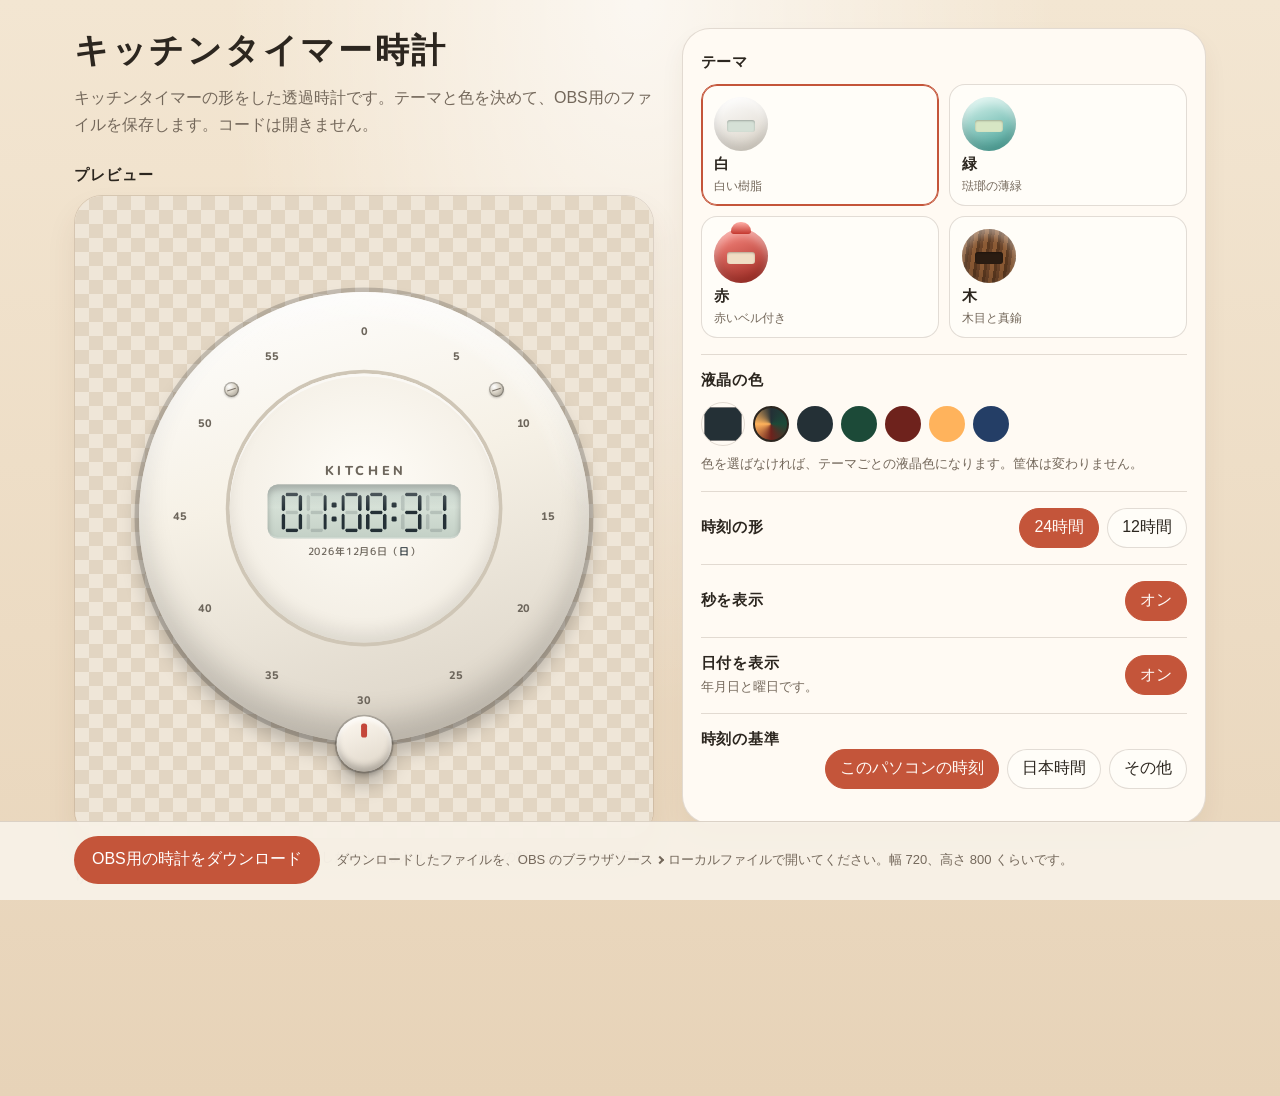
==== commit c547f215: "Rename kitchen timer theme labels to simple names. Purchasers see 白, 緑, 赤, and 木. Theme ids and colo" ====
--- a/kitchen-timer-clock/デザインを変える.html
+++ b/kitchen-timer-clock/デザインを変える.html
@@ -376,22 +376,22 @@
       <div class="cards" role="radiogroup" aria-label="テーマ">
         <button type="button" class="card" data-theme="sepaku" role="radio">
           <span class="mini mini-sepaku" aria-hidden="true"></span>
-          <span class="card-name">雪白</span>
+          <span class="card-name">白</span>
           <span class="card-note">白い樹脂</span>
         </button>
         <button type="button" class="card" data-theme="hakka" role="radio">
           <span class="mini mini-hakka" aria-hidden="true"></span>
-          <span class="card-name">薄荷</span>
+          <span class="card-name">緑</span>
           <span class="card-note">琺瑯の薄緑</span>
         </button>
         <button type="button" class="card" data-theme="shurei" role="radio">
           <span class="mini mini-shurei" aria-hidden="true"></span>
-          <span class="card-name">朱鈴</span>
+          <span class="card-name">赤</span>
           <span class="card-note">赤いベル付き</span>
         </button>
         <button type="button" class="card" data-theme="kurumi" role="radio">
           <span class="mini mini-kurumi" aria-hidden="true"></span>
-          <span class="card-name">胡桃</span>
+          <span class="card-name">木</span>
           <span class="card-note">木目と真鍮</span>
         </button>
       </div>
@@ -455,7 +455,7 @@
 </div>
 <script>
 const CLOCK_CSS = "/* キッチンタイマー時計\n   フォントは overlay/fonts に同梱（SIL Open Font License 1.1）。\n   ネットワークにはつながりません。\n   筐体はキッチンタイマー。中央の液晶は現在時刻です。 */\n\n@font-face {\n  font-family: \"Clock Nunito\";\n  src: url(\"[data-uri]\") format(\"woff2\");\n  font-weight: 800;\n  font-style: normal;\n  font-display: block;\n}\n\n@font-face {\n  font-family: \"Clock JP\";\n  src: url(\"[data-uri]\") format(\"woff2\");\n  font-weight: 500;\n  font-style: normal;\n  font-display: block;\n}\n\nhtml,\nbody {\n  height: 100%;\n  margin: 0;\n  background: transparent !important;\n  color-scheme: normal;\n  overflow: hidden;\n}\n\nbody {\n  user-select: none;\n  -webkit-font-smoothing: antialiased;\n}\n\n.clock {\n  box-sizing: border-box;\n  width: 100%;\n  height: 100%;\n  display: flex;\n  align-items: center;\n  justify-content: center;\n  --ink: #243036;\n  --ink-rgb: 36, 48, 54;\n  --lcd-size: 1.72em;\n}\n\n.clock.has-seconds {\n  --lcd-size: 1.22em;\n}\n\n.clock.has-date {\n  --lcd-size: 1.52em;\n}\n\n.clock.has-seconds.has-date {\n  --lcd-size: 1.12em;\n}\n\n.clock.has-period.has-seconds.has-date {\n  --lcd-size: 1.02em;\n}\n\n.theme-sepaku {\n  --shell: linear-gradient(165deg, #ffffff 0%, #f6f1e6 42%, #d8d0c3 100%);\n  --face: radial-gradient(circle at 50% 42%, #fffdf8 0%, #f3eee4 72%, #e4ddd0 100%);\n  --lcd: linear-gradient(180deg, #b7c6bc 0%, #d5e0d6 42%, #c3d0c6 100%);\n  --bezel: #cfc6b6;\n  --tick: rgba(72, 64, 52, 0.42);\n  --tick-strong: rgba(48, 42, 34, 0.72);\n  --knob: linear-gradient(160deg, #fffaf2, #ddd4c6);\n  --mark: #c4473a;\n  --plate: #6d665c;\n  --screw-face: #d9d3c6;\n  --screw-edge: #8d877c;\n}\n\n.theme-hakka {\n  --shell: linear-gradient(165deg, #e7fff8 0%, #8fd9cc 38%, #3f9e93 100%);\n  --face: radial-gradient(circle at 50% 40%, #fbfff6 0%, #e7f0dc 70%, #d5e2c8 100%);\n  --lcd: linear-gradient(180deg, #c5d7b8 0%, #e3eed4 48%, #d0e0c0 100%);\n  --bezel: #f4f7ea;\n  --tick: rgba(24, 78, 62, 0.4);\n  --tick-strong: rgba(18, 72, 56, 0.72);\n  --knob: linear-gradient(160deg, #fffaf0, #e6dcc8);\n  --mark: #c4473a;\n  --plate: #1f5c48;\n  --screw-face: #e7f6f1;\n  --screw-edge: #2f7c6c;\n}\n\n.theme-shurei {\n  --shell: linear-gradient(165deg, #ff8f86 0%, #e24b42 40%, #9b241c 100%);\n  --face: radial-gradient(circle at 50% 40%, #fffaf2 0%, #f6ecdc 68%, #eadcc6 100%);\n  --lcd: linear-gradient(180deg, #e4d2b8 0%, #f3e6d0 46%, #e7d7be 100%);\n  --bezel: #f8efe2;\n  --tick: rgba(92, 28, 22, 0.38);\n  --tick-strong: rgba(92, 24, 18, 0.7);\n  --knob: linear-gradient(160deg, #fff8ee, #ead9c0);\n  --mark: #7a1e18;\n  --plate: #7a2c24;\n  --screw-face: #f0d2cc;\n  --screw-edge: #7a241c;\n}\n\n.theme-kurumi {\n  --shell: repeating-linear-gradient(\n    98deg,\n    #6a4328 0 3px,\n    #8b5a34 3px 7px,\n    #5a381f 7px 10px,\n    #7a4e2e 10px 16px,\n    #4e301c 16px 18px\n  );\n  --face: radial-gradient(circle at 50% 42%, #4a3424 0%, #2c1e14 78%);\n  --lcd: linear-gradient(180deg, #140e0a 0%, #2a1c12 40%, #1a120c 100%);\n  --bezel: #e0c27a;\n  --tick: rgba(224, 194, 122, 0.55);\n  --tick-strong: rgba(240, 214, 150, 0.92);\n  --knob: linear-gradient(160deg, #f0d7a0, #b8893e 55%, #8a6428);\n  --mark: #4a2c12;\n  --plate: #f0d7a4;\n  --screw-face: #e6c98a;\n  --screw-edge: #6d4a1e;\n}\n\n.appliance {\n  width: 15.8em;\n  height: 15.8em;\n  font-size: calc(min(88vmin, 620px) / 15.8);\n  display: grid;\n  place-items: center;\n  filter: drop-shadow(0 0.42em 0.28em rgba(0, 0, 0, 0.22));\n}\n\n.body {\n  position: relative;\n  width: 14em;\n  height: 14em;\n  border-radius: 50%;\n  background: var(--shell);\n  box-shadow:\n    inset 0 0.35em 0.45em rgba(255, 255, 255, 0.28),\n    inset 0 -0.7em 0.9em rgba(0, 0, 0, 0.16),\n    0 0 0 0.14em rgba(0, 0, 0, 0.18);\n}\n\n.theme-kurumi .body {\n  box-shadow:\n    inset 0 0.45em 0.7em rgba(255, 220, 170, 0.16),\n    inset 0 -0.8em 1em rgba(0, 0, 0, 0.28),\n    0 0 0 0.16em #c6a15a;\n}\n\n.sheen {\n  position: absolute;\n  inset: 0;\n  border-radius: 50%;\n  background: linear-gradient(205deg, rgba(255, 255, 255, 0.55), rgba(255, 255, 255, 0) 34%);\n  pointer-events: none;\n  z-index: 4;\n  -webkit-mask: radial-gradient(circle, transparent 0 60%, #000 64% 100%);\n  mask: radial-gradient(circle, transparent 0 60%, #000 64% 100%);\n}\n\n.theme-kurumi .sheen {\n  opacity: 0.28;\n}\n\n.ticks {\n  position: absolute;\n  inset: 8%;\n  border-radius: 50%;\n  background: repeating-conic-gradient(\n    from -0.35deg,\n    var(--tick) 0deg 0.7deg,\n    transparent 0.7deg 6deg\n  );\n  -webkit-mask: radial-gradient(circle, transparent 0 79%, #000 80% 86%, transparent 87%);\n  mask: radial-gradient(circle, transparent 0 79%, #000 80% 86%, transparent 87%);\n  z-index: 1;\n  pointer-events: none;\n}\n\n.ticks-major {\n  inset: 6.5%;\n  background: repeating-conic-gradient(\n    from -0.55deg,\n    var(--tick-strong) 0deg 1.1deg,\n    transparent 1.1deg 30deg\n  );\n  -webkit-mask: radial-gradient(circle, transparent 0 74%, #000 75% 90%, transparent 91%);\n  mask: radial-gradient(circle, transparent 0 74%, #000 75% 90%, transparent 91%);\n}\n\n.dial-nums {\n  position: absolute;\n  inset: 0;\n  z-index: 2;\n  pointer-events: none;\n}\n\n.mark {\n  position: absolute;\n  left: 50%;\n  top: 50%;\n  width: 0;\n  height: 0;\n  font-size: 1em;\n  transform: rotate(var(--a)) translateY(-5.72em);\n}\n\n.mark span {\n  position: absolute;\n  left: 0;\n  top: 0;\n  transform: translate(-50%, -50%) rotate(calc(var(--a) * -1));\n  font-family: \"Clock Nunito\", sans-serif;\n  font-weight: 800;\n  font-size: 0.34em;\n  letter-spacing: -0.03em;\n  color: var(--plate);\n  line-height: 1;\n}\n\n.screw {\n  position: absolute;\n  z-index: 5;\n  width: 0.46em;\n  height: 0.46em;\n  border-radius: 50%;\n  background: radial-gradient(circle at 35% 32%, #fff, var(--screw-face) 42%, var(--screw-edge));\n  box-shadow:\n    inset 0 0 0 0.04em rgba(0, 0, 0, 0.25),\n    0 0.04em 0.06em rgba(0, 0, 0, 0.18);\n}\n\n.screw::after {\n  content: \"\";\n  position: absolute;\n  left: 18%;\n  right: 18%;\n  top: 46%;\n  height: 0.045em;\n  background: rgba(40, 28, 16, 0.55);\n  transform: rotate(-18deg);\n}\n\n.screw-l {\n  left: 19%;\n  top: 20%;\n}\n\n.screw-r {\n  right: 19%;\n  top: 20%;\n}\n\n.bell {\n  position: absolute;\n  left: 50%;\n  top: 0.15em;\n  width: 3.5em;\n  height: 2.15em;\n  transform: translateX(-50%);\n  z-index: 6;\n  opacity: 0;\n  pointer-events: none;\n}\n\n.theme-shurei .bell {\n  opacity: 1;\n}\n\n.theme-shurei .mark-zero {\n  visibility: hidden;\n}\n\n.bell-dome {\n  display: block;\n  width: 100%;\n  height: 1.72em;\n  border-radius: 1.7em 1.7em 0.35em 0.35em;\n  background: linear-gradient(180deg, #ffb0a8 0%, #e24b42 48%, #8f2018 100%);\n  box-shadow:\n    inset 0 0.28em 0.35em rgba(255, 255, 255, 0.35),\n    0 0.18em 0 #7a1c16;\n}\n\n.bell-dome::before {\n  content: \"\";\n  position: absolute;\n  left: 50%;\n  bottom: 0.28em;\n  width: 0.16em;\n  height: 0.42em;\n  transform: translateX(-50%);\n  border-radius: 0.1em;\n  background: #5c1814;\n}\n\n.bell-cap {\n  position: absolute;\n  left: 50%;\n  top: -0.22em;\n  width: 0.62em;\n  height: 0.38em;\n  transform: translateX(-50%);\n  border-radius: 0.16em 0.16em 0.08em 0.08em;\n  background: linear-gradient(180deg, #f8e7b0, #c8963e);\n  box-shadow: 0 0.04em 0 rgba(0, 0, 0, 0.2);\n}\n\n.face {\n  position: absolute;\n  left: 50%;\n  top: 48%;\n  z-index: 3;\n  width: 8.35em;\n  height: 8.35em;\n  transform: translate(-50%, -50%);\n  border-radius: 50%;\n  background: var(--face);\n  box-shadow:\n    0 0 0 0.12em var(--bezel),\n    inset 0 0.08em 0 rgba(255, 255, 255, 0.55),\n    inset 0 -0.35em 0.5em rgba(0, 0, 0, 0.08);\n  display: flex;\n  flex-direction: column;\n  align-items: center;\n  justify-content: center;\n  gap: 0.22em;\n  padding: 0.7em 0.45em 0.55em;\n  box-sizing: border-box;\n}\n\n.brand,\n.period,\n.date {\n  margin: 0;\n  line-height: 1;\n}\n\n.brand {\n  font-family: \"Clock Nunito\", sans-serif;\n  font-weight: 800;\n  font-size: 0.4em;\n  letter-spacing: 0.28em;\n  text-indent: 0.28em;\n  color: var(--plate);\n}\n\n.period,\n.date {\n  font-family: \"Clock JP\", sans-serif;\n  font-weight: 500;\n  color: var(--plate);\n  letter-spacing: 0.08em;\n  white-space: nowrap;\n}\n\n.period {\n  font-size: 0.38em;\n}\n\n.date {\n  font-size: 0.32em;\n}\n\n.period[hidden],\n.date[hidden] {\n  display: none !important;\n}\n\n.weekday {\n  color: var(--ink);\n}\n\n.lcd {\n  position: relative;\n  display: flex;\n  align-items: center;\n  justify-content: center;\n  color: var(--ink);\n  background: var(--lcd);\n  border-radius: 0.28em;\n  padding: 0.2em 0.32em 0.16em;\n  box-shadow:\n    inset 0 0.12em 0.18em rgba(0, 0, 0, 0.28),\n    inset 0 -0.04em 0 rgba(255, 255, 255, 0.28);\n  font-size: var(--lcd-size);\n  line-height: 1;\n  overflow: hidden;\n}\n\n.lcd::after {\n  content: \"\";\n  position: absolute;\n  left: 0;\n  right: 0;\n  top: 0;\n  height: 46%;\n  background: linear-gradient(180deg, rgba(255, 255, 255, 0.28), rgba(255, 255, 255, 0));\n  pointer-events: none;\n}\n\n.digit {\n  position: relative;\n  display: inline-block;\n  width: 0.62em;\n  height: 1.14em;\n  margin: 0 0.035em;\n  flex: 0 0 auto;\n}\n\n.seg {\n  position: absolute;\n  background: currentColor;\n  opacity: 0.16;\n  transition: opacity 0.16s linear;\n}\n\n.digit.on-a .seg-a,\n.digit.on-b .seg-b,\n.digit.on-c .seg-c,\n.digit.on-d .seg-d,\n.digit.on-e .seg-e,\n.digit.on-f .seg-f,\n.digit.on-g .seg-g {\n  opacity: 1;\n}\n\n.seg-a,\n.seg-g,\n.seg-d {\n  height: 0.11em;\n  left: 0.13em;\n  right: 0.13em;\n  clip-path: polygon(10% 0, 90% 0, 100% 50%, 90% 100%, 10% 100%, 0 50%);\n}\n\n.seg-a {\n  top: 0.02em;\n}\n\n.seg-g {\n  top: 50%;\n  margin-top: -0.055em;\n}\n\n.seg-d {\n  bottom: 0.02em;\n}\n\n.seg-b,\n.seg-c,\n.seg-e,\n.seg-f {\n  width: 0.11em;\n  clip-path: polygon(0 10%, 50% 0, 100% 10%, 100% 90%, 50% 100%, 0 90%);\n}\n\n.seg-f,\n.seg-b {\n  top: 0.08em;\n  height: 0.46em;\n}\n\n.seg-e,\n.seg-c {\n  bottom: 0.08em;\n  height: 0.46em;\n}\n\n.seg-f,\n.seg-e {\n  left: 0.02em;\n}\n\n.seg-b,\n.seg-c {\n  right: 0.02em;\n}\n\n.colon {\n  display: inline-flex;\n  flex-direction: column;\n  justify-content: center;\n  align-items: center;\n  gap: 0.26em;\n  width: 0.28em;\n  height: 1.14em;\n  flex: 0 0 auto;\n  animation: lcd-blink 1s steps(1, end) infinite;\n}\n\n.colon i {\n  display: block;\n  width: 0.13em;\n  height: 0.13em;\n  border-radius: 0.04em;\n  background: currentColor;\n}\n\n.knob {\n  position: absolute;\n  left: 50%;\n  top: 50%;\n  z-index: 6;\n  width: 1.7em;\n  height: 1.7em;\n  border-radius: 50%;\n  transform: translate(-50%, -50%) translateY(7.05em);\n  background: var(--knob);\n  box-shadow:\n    inset 0 0.12em 0.14em rgba(255, 255, 255, 0.65),\n    inset 0 -0.16em 0.2em rgba(0, 0, 0, 0.22),\n    0 0.12em 0.16em rgba(0, 0, 0, 0.22),\n    0 0 0 0.06em rgba(0, 0, 0, 0.18);\n}\n\n.knob-mark {\n  position: absolute;\n  left: 50%;\n  top: 0.22em;\n  width: 0.16em;\n  height: 0.42em;\n  transform: translateX(-50%);\n  border-radius: 0.08em;\n  background: var(--mark);\n}\n\n@keyframes lcd-blink {\n  0%,\n  49% {\n    opacity: 1;\n  }\n  50%,\n  100% {\n    opacity: 0.28;\n  }\n}\n\n.sr-only {\n  position: absolute;\n  width: 1px;\n  height: 1px;\n  padding: 0;\n  margin: -1px;\n  overflow: hidden;\n  clip: rect(0, 0, 0, 0);\n  white-space: nowrap;\n  border: 0;\n}\n\n@media (prefers-reduced-motion: reduce) {\n  .colon {\n    animation: none !important;\n    opacity: 1;\n  }\n\n  .seg {\n    transition: none !important;\n  }\n}\n";
-const CLOCK_JS = "/* ============================================================\n   キッチンタイマー時計 — 初期設定\n\n   ローカルファイルとして OBS に入れるときは、この CONFIG を編集します。\n   URL にクエリがあるときは、クエリがここより優先されます。\n\n   theme    sepaku | hakka | shurei | kurumi\n            雪白 / 薄荷 / 朱鈴 / 胡桃\n   hours    12 | 24\n   seconds  true で秒を表示 / false で隠す\n   date     true で日付と曜日 / false で隠す\n   accent   \"\" または \"#243036\"。空ならテーマの液晶色\n   offset   null ならこの PC のローカル時刻。数値は UTC からの時間（日本は 9）\n\n   クエリの例:\n   ?theme=shurei&hours=24&seconds=1&date=1&accent=6e221c&offset=9\n   ============================================================ */\nconst CONFIG = __CONFIG__;\n\n/* ここから下は、通常はいじらなくて大丈夫です。 */\n\nconst THEME_IDS = [\"sepaku\", \"hakka\", \"shurei\", \"kurumi\"];\nconst THEME_ACCENTS = {\n  sepaku: \"#243036\",\n  hakka: \"#1c4a38\",\n  shurei: \"#6e221c\",\n  kurumi: \"#ffb35c\",\n};\nconst WEEKDAYS = [\"日\", \"月\", \"火\", \"水\", \"木\", \"金\", \"土\"];\nconst SEGMENTS = {\n  0: \"abcdef\",\n  1: \"bc\",\n  2: \"abdeg\",\n  3: \"abcdg\",\n  4: \"bcfg\",\n  5: \"acdfg\",\n  6: \"acdefg\",\n  7: \"abc\",\n  8: \"abcdefg\",\n  9: \"abcdfg\",\n};\n\nconst clock = document.getElementById(\"clock\");\nconst periodEl = document.getElementById(\"period\");\nconst timeEl = document.getElementById(\"time\");\nconst dateEl = document.getElementById(\"date\");\nconst spokenEl = document.getElementById(\"spoken\");\n\nlet state = normalize(readQuery(location.search), CONFIG);\nlet lastDateKey = \"\";\nlet lastSpokenKey = \"\";\n\nfunction readQuery(search) {\n  const params = new URLSearchParams(search);\n  const input = {};\n  if (params.has(\"theme\")) input.theme = params.get(\"theme\");\n  if (params.has(\"hours\")) input.hours = params.get(\"hours\");\n  if (params.has(\"seconds\")) input.seconds = params.get(\"seconds\");\n  if (params.has(\"date\")) input.date = params.get(\"date\");\n  if (params.has(\"accent\")) input.accent = params.get(\"accent\");\n  if (params.has(\"offset\")) input.offset = params.get(\"offset\");\n  return input;\n}\n\nfunction themeFrom(value, fallback) {\n  const name = String(value || \"\").toLowerCase();\n  if (THEME_IDS.indexOf(name) !== -1) return name;\n  if (THEME_IDS.indexOf(fallback) !== -1) return fallback;\n  return \"sepaku\";\n}\n\nfunction hoursFrom(value, fallback) {\n  const hours = Number(value);\n  if (hours === 12 || hours === 24) return hours;\n  return fallback === 12 ? 12 : 24;\n}\n\nfunction boolFrom(value, fallback) {\n  if (typeof value === \"boolean\") return value;\n  if (value == null || value === \"\") return fallback;\n  const text = String(value).toLowerCase();\n  if (text === \"1\" || text === \"true\" || text === \"yes\" || text === \"on\") return true;\n  if (text === \"0\" || text === \"false\" || text === \"no\" || text === \"off\") return false;\n  return fallback;\n}\n\nfunction accentFrom(value) {\n  if (value == null || String(value).trim() === \"\") return \"\";\n  let hex = String(value).trim();\n  if (hex.charAt(0) === \"#\") hex = hex.slice(1);\n  if (/^[0-9a-fA-F]{3}$/.test(hex)) {\n    hex = hex\n      .split(\"\")\n      .map(function (char) {\n        return char + char;\n      })\n      .join(\"\");\n  }\n  if (!/^[0-9a-fA-F]{6}$/.test(hex)) return \"\";\n  return \"#\" + hex.toLowerCase();\n}\n\nfunction offsetFrom(value, fallback) {\n  if (value === undefined) return fallback;\n  if (value === null || value === \"\") return null;\n  const offset = typeof value === \"number\" ? value : Number(String(value).trim());\n  if (!Number.isFinite(offset) || offset < -12 || offset > 14) return fallback;\n  return Math.round(offset * 100) / 100;\n}\n\nfunction normalize(input, fallback) {\n  return {\n    theme: themeFrom(input.theme, fallback.theme),\n    hours: hoursFrom(input.hours, fallback.hours),\n    seconds: boolFrom(input.seconds, fallback.seconds),\n    date: boolFrom(input.date, fallback.date),\n    accent: Object.prototype.hasOwnProperty.call(input, \"accent\")\n      ? accentFrom(input.accent)\n      : fallback.accent || \"\",\n    offset: offsetFrom(input.offset, fallback.offset),\n  };\n}\n\nfunction hexToRgb(hex) {\n  const value = parseInt(hex.slice(1), 16);\n  return {\n    r: (value >> 16) & 255,\n    g: (value >> 8) & 255,\n    b: value & 255,\n  };\n}\n\nfunction clockDate(offset) {\n  const now = new Date();\n  if (offset === null || offset === undefined || Number.isNaN(offset)) return now;\n  const utc = now.getTime() + now.getTimezoneOffset() * 60000;\n  return new Date(utc + offset * 60 * 60 * 1000);\n}\n\nfunction partsOf(date, current) {\n  let hours = date.getHours();\n  let period = \"\";\n  if (current.hours === 12) {\n    period = hours < 12 ? \"午前\" : \"午後\";\n    hours = hours % 12;\n    if (hours === 0) hours = 12;\n  }\n  const hh = String(hours).padStart(2, \"0\");\n  const mm = String(date.getMinutes()).padStart(2, \"0\");\n  const ss = String(date.getSeconds()).padStart(2, \"0\");\n  return {\n    period: period,\n    core: current.seconds ? hh + \":\" + mm + \":\" + ss : hh + \":\" + mm,\n  };\n}\n\nfunction paintDigit(digit, char) {\n  const on = SEGMENTS[char] || \"\";\n  \"abcdefg\".split(\"\").forEach(function (name) {\n    digit.classList.toggle(\"on-\" + name, on.indexOf(name) !== -1);\n  });\n  digit.dataset.value = char;\n}\n\nfunction createDigit(char) {\n  const digit = document.createElement(\"span\");\n  digit.className = \"digit\";\n  \"abcdefg\".split(\"\").forEach(function (name) {\n    const seg = document.createElement(\"span\");\n    seg.className = \"seg seg-\" + name;\n    digit.appendChild(seg);\n  });\n  paintDigit(digit, char);\n  return digit;\n}\n\nfunction createColon() {\n  const colon = document.createElement(\"span\");\n  colon.className = \"colon\";\n  colon.dataset.kind = \"colon\";\n  const upper = document.createElement(\"i\");\n  const lower = document.createElement(\"i\");\n  colon.appendChild(upper);\n  colon.appendChild(lower);\n  return colon;\n}\n\nfunction syncTime(text) {\n  const chars = text.split(\"\");\n  const sameShape =\n    timeEl.childElementCount === chars.length &&\n    chars.every(function (char, index) {\n      const child = timeEl.children[index];\n      if (char === \":\") return child.dataset.kind === \"colon\";\n      return child.classList.contains(\"digit\");\n    });\n\n  if (!sameShape) {\n    const fragment = document.createDocumentFragment();\n    chars.forEach(function (char) {\n      fragment.appendChild(char === \":\" ? createColon() : createDigit(char));\n    });\n    timeEl.replaceChildren(fragment);\n    return;\n  }\n\n  chars.forEach(function (char, index) {\n    if (char === \":\") return;\n    const digit = timeEl.children[index];\n    if (digit.dataset.value !== char) paintDigit(digit, char);\n  });\n}\n\nfunction paintDate(date) {\n  const weekday = WEEKDAYS[date.getDay()];\n  const mark = document.createElement(\"span\");\n  mark.className = \"weekday\";\n  mark.textContent = weekday;\n  dateEl.replaceChildren(\n    document.createTextNode(\n      date.getFullYear() + \"年\" + (date.getMonth() + 1) + \"月\" + date.getDate() + \"日（\",\n    ),\n    mark,\n    document.createTextNode(\"）\"),\n  );\n}\n\nfunction spokenLabel(date, current, parts) {\n  const weekday = WEEKDAYS[date.getDay()];\n  let hours = date.getHours();\n  let prefix = \"\";\n  if (current.hours === 12) {\n    prefix = parts.period;\n    hours = hours % 12 || 12;\n  }\n  const timeText = prefix + hours + \"時\" + date.getMinutes() + \"分\";\n  if (!current.date) return timeText;\n  return (\n    date.getFullYear() +\n    \"年\" +\n    (date.getMonth() + 1) +\n    \"月\" +\n    date.getDate() +\n    \"日 \" +\n    weekday +\n    \"曜日 \" +\n    timeText\n  );\n}\n\nfunction render() {\n  const date = clockDate(state.offset);\n  const accent = state.accent || THEME_ACCENTS[state.theme];\n  const rgb = hexToRgb(accent);\n  const classNames = [\"clock\", \"theme-\" + state.theme];\n  if (state.date) classNames.push(\"has-date\");\n  if (state.hours === 12) classNames.push(\"has-period\");\n  if (state.seconds) classNames.push(\"has-seconds\");\n  clock.className = classNames.join(\" \");\n  clock.style.setProperty(\"--ink\", accent);\n  clock.style.setProperty(\"--ink-rgb\", rgb.r + \", \" + rgb.g + \", \" + rgb.b);\n\n  const parts = partsOf(date, state);\n  periodEl.hidden = state.hours !== 12;\n  if (state.hours === 12 && periodEl.textContent !== parts.period) {\n    periodEl.textContent = parts.period;\n  }\n\n  dateEl.hidden = !state.date;\n  if (state.date) {\n    const dateKey = date.getFullYear() + \"-\" + date.getMonth() + \"-\" + date.getDate();\n    if (dateKey !== lastDateKey) {\n      lastDateKey = dateKey;\n      paintDate(date);\n    }\n  }\n\n  syncTime(parts.core);\n\n  const spokenKey = [\n    date.getFullYear(),\n    date.getMonth(),\n    date.getDate(),\n    date.getHours(),\n    date.getMinutes(),\n    state.hours,\n    state.date ? \"1\" : \"0\",\n  ].join(\"-\");\n  if (spokenKey !== lastSpokenKey) {\n    lastSpokenKey = spokenKey;\n    spokenEl.textContent = spokenLabel(date, state, parts);\n  }\n}\n\nfunction tick() {\n  render();\n  schedule();\n}\n\nfunction schedule() {\n  const delay = 1000 - (Date.now() % 1000) + 30;\n  window.setTimeout(tick, delay);\n}\n\nwindow.addEventListener(\"message\", function (event) {\n  if (event.origin !== location.origin) return;\n  const data = event.data;\n  if (!data || data.type !== \"kitchen-timer-clock\") return;\n  state = normalize(\n    {\n      theme: data.theme,\n      hours: data.hours,\n      seconds: data.seconds,\n      date: data.date,\n      accent: data.accent,\n      offset: data.offset,\n    },\n    state,\n  );\n  render();\n});\n\nrender();\nschedule();\n";
+const CLOCK_JS = "/* ============================================================\n   キッチンタイマー時計 — 初期設定\n\n   ローカルファイルとして OBS に入れるときは、この CONFIG を編集します。\n   URL にクエリがあるときは、クエリがここより優先されます。\n\n   theme    sepaku | hakka | shurei | kurumi\n            白 / 緑 / 赤 / 木\n   hours    12 | 24\n   seconds  true で秒を表示 / false で隠す\n   date     true で日付と曜日 / false で隠す\n   accent   \"\" または \"#243036\"。空ならテーマの液晶色\n   offset   null ならこの PC のローカル時刻。数値は UTC からの時間（日本は 9）\n\n   クエリの例:\n   ?theme=shurei&hours=24&seconds=1&date=1&accent=6e221c&offset=9\n   ============================================================ */\nconst CONFIG = __CONFIG__;\n\n/* ここから下は、通常はいじらなくて大丈夫です。 */\n\nconst THEME_IDS = [\"sepaku\", \"hakka\", \"shurei\", \"kurumi\"];\nconst THEME_ACCENTS = {\n  sepaku: \"#243036\",\n  hakka: \"#1c4a38\",\n  shurei: \"#6e221c\",\n  kurumi: \"#ffb35c\",\n};\nconst WEEKDAYS = [\"日\", \"月\", \"火\", \"水\", \"木\", \"金\", \"土\"];\nconst SEGMENTS = {\n  0: \"abcdef\",\n  1: \"bc\",\n  2: \"abdeg\",\n  3: \"abcdg\",\n  4: \"bcfg\",\n  5: \"acdfg\",\n  6: \"acdefg\",\n  7: \"abc\",\n  8: \"abcdefg\",\n  9: \"abcdfg\",\n};\n\nconst clock = document.getElementById(\"clock\");\nconst periodEl = document.getElementById(\"period\");\nconst timeEl = document.getElementById(\"time\");\nconst dateEl = document.getElementById(\"date\");\nconst spokenEl = document.getElementById(\"spoken\");\n\nlet state = normalize(readQuery(location.search), CONFIG);\nlet lastDateKey = \"\";\nlet lastSpokenKey = \"\";\n\nfunction readQuery(search) {\n  const params = new URLSearchParams(search);\n  const input = {};\n  if (params.has(\"theme\")) input.theme = params.get(\"theme\");\n  if (params.has(\"hours\")) input.hours = params.get(\"hours\");\n  if (params.has(\"seconds\")) input.seconds = params.get(\"seconds\");\n  if (params.has(\"date\")) input.date = params.get(\"date\");\n  if (params.has(\"accent\")) input.accent = params.get(\"accent\");\n  if (params.has(\"offset\")) input.offset = params.get(\"offset\");\n  return input;\n}\n\nfunction themeFrom(value, fallback) {\n  const name = String(value || \"\").toLowerCase();\n  if (THEME_IDS.indexOf(name) !== -1) return name;\n  if (THEME_IDS.indexOf(fallback) !== -1) return fallback;\n  return \"sepaku\";\n}\n\nfunction hoursFrom(value, fallback) {\n  const hours = Number(value);\n  if (hours === 12 || hours === 24) return hours;\n  return fallback === 12 ? 12 : 24;\n}\n\nfunction boolFrom(value, fallback) {\n  if (typeof value === \"boolean\") return value;\n  if (value == null || value === \"\") return fallback;\n  const text = String(value).toLowerCase();\n  if (text === \"1\" || text === \"true\" || text === \"yes\" || text === \"on\") return true;\n  if (text === \"0\" || text === \"false\" || text === \"no\" || text === \"off\") return false;\n  return fallback;\n}\n\nfunction accentFrom(value) {\n  if (value == null || String(value).trim() === \"\") return \"\";\n  let hex = String(value).trim();\n  if (hex.charAt(0) === \"#\") hex = hex.slice(1);\n  if (/^[0-9a-fA-F]{3}$/.test(hex)) {\n    hex = hex\n      .split(\"\")\n      .map(function (char) {\n        return char + char;\n      })\n      .join(\"\");\n  }\n  if (!/^[0-9a-fA-F]{6}$/.test(hex)) return \"\";\n  return \"#\" + hex.toLowerCase();\n}\n\nfunction offsetFrom(value, fallback) {\n  if (value === undefined) return fallback;\n  if (value === null || value === \"\") return null;\n  const offset = typeof value === \"number\" ? value : Number(String(value).trim());\n  if (!Number.isFinite(offset) || offset < -12 || offset > 14) return fallback;\n  return Math.round(offset * 100) / 100;\n}\n\nfunction normalize(input, fallback) {\n  return {\n    theme: themeFrom(input.theme, fallback.theme),\n    hours: hoursFrom(input.hours, fallback.hours),\n    seconds: boolFrom(input.seconds, fallback.seconds),\n    date: boolFrom(input.date, fallback.date),\n    accent: Object.prototype.hasOwnProperty.call(input, \"accent\")\n      ? accentFrom(input.accent)\n      : fallback.accent || \"\",\n    offset: offsetFrom(input.offset, fallback.offset),\n  };\n}\n\nfunction hexToRgb(hex) {\n  const value = parseInt(hex.slice(1), 16);\n  return {\n    r: (value >> 16) & 255,\n    g: (value >> 8) & 255,\n    b: value & 255,\n  };\n}\n\nfunction clockDate(offset) {\n  const now = new Date();\n  if (offset === null || offset === undefined || Number.isNaN(offset)) return now;\n  const utc = now.getTime() + now.getTimezoneOffset() * 60000;\n  return new Date(utc + offset * 60 * 60 * 1000);\n}\n\nfunction partsOf(date, current) {\n  let hours = date.getHours();\n  let period = \"\";\n  if (current.hours === 12) {\n    period = hours < 12 ? \"午前\" : \"午後\";\n    hours = hours % 12;\n    if (hours === 0) hours = 12;\n  }\n  const hh = String(hours).padStart(2, \"0\");\n  const mm = String(date.getMinutes()).padStart(2, \"0\");\n  const ss = String(date.getSeconds()).padStart(2, \"0\");\n  return {\n    period: period,\n    core: current.seconds ? hh + \":\" + mm + \":\" + ss : hh + \":\" + mm,\n  };\n}\n\nfunction paintDigit(digit, char) {\n  const on = SEGMENTS[char] || \"\";\n  \"abcdefg\".split(\"\").forEach(function (name) {\n    digit.classList.toggle(\"on-\" + name, on.indexOf(name) !== -1);\n  });\n  digit.dataset.value = char;\n}\n\nfunction createDigit(char) {\n  const digit = document.createElement(\"span\");\n  digit.className = \"digit\";\n  \"abcdefg\".split(\"\").forEach(function (name) {\n    const seg = document.createElement(\"span\");\n    seg.className = \"seg seg-\" + name;\n    digit.appendChild(seg);\n  });\n  paintDigit(digit, char);\n  return digit;\n}\n\nfunction createColon() {\n  const colon = document.createElement(\"span\");\n  colon.className = \"colon\";\n  colon.dataset.kind = \"colon\";\n  const upper = document.createElement(\"i\");\n  const lower = document.createElement(\"i\");\n  colon.appendChild(upper);\n  colon.appendChild(lower);\n  return colon;\n}\n\nfunction syncTime(text) {\n  const chars = text.split(\"\");\n  const sameShape =\n    timeEl.childElementCount === chars.length &&\n    chars.every(function (char, index) {\n      const child = timeEl.children[index];\n      if (char === \":\") return child.dataset.kind === \"colon\";\n      return child.classList.contains(\"digit\");\n    });\n\n  if (!sameShape) {\n    const fragment = document.createDocumentFragment();\n    chars.forEach(function (char) {\n      fragment.appendChild(char === \":\" ? createColon() : createDigit(char));\n    });\n    timeEl.replaceChildren(fragment);\n    return;\n  }\n\n  chars.forEach(function (char, index) {\n    if (char === \":\") return;\n    const digit = timeEl.children[index];\n    if (digit.dataset.value !== char) paintDigit(digit, char);\n  });\n}\n\nfunction paintDate(date) {\n  const weekday = WEEKDAYS[date.getDay()];\n  const mark = document.createElement(\"span\");\n  mark.className = \"weekday\";\n  mark.textContent = weekday;\n  dateEl.replaceChildren(\n    document.createTextNode(\n      date.getFullYear() + \"年\" + (date.getMonth() + 1) + \"月\" + date.getDate() + \"日（\",\n    ),\n    mark,\n    document.createTextNode(\"）\"),\n  );\n}\n\nfunction spokenLabel(date, current, parts) {\n  const weekday = WEEKDAYS[date.getDay()];\n  let hours = date.getHours();\n  let prefix = \"\";\n  if (current.hours === 12) {\n    prefix = parts.period;\n    hours = hours % 12 || 12;\n  }\n  const timeText = prefix + hours + \"時\" + date.getMinutes() + \"分\";\n  if (!current.date) return timeText;\n  return (\n    date.getFullYear() +\n    \"年\" +\n    (date.getMonth() + 1) +\n    \"月\" +\n    date.getDate() +\n    \"日 \" +\n    weekday +\n    \"曜日 \" +\n    timeText\n  );\n}\n\nfunction render() {\n  const date = clockDate(state.offset);\n  const accent = state.accent || THEME_ACCENTS[state.theme];\n  const rgb = hexToRgb(accent);\n  const classNames = [\"clock\", \"theme-\" + state.theme];\n  if (state.date) classNames.push(\"has-date\");\n  if (state.hours === 12) classNames.push(\"has-period\");\n  if (state.seconds) classNames.push(\"has-seconds\");\n  clock.className = classNames.join(\" \");\n  clock.style.setProperty(\"--ink\", accent);\n  clock.style.setProperty(\"--ink-rgb\", rgb.r + \", \" + rgb.g + \", \" + rgb.b);\n\n  const parts = partsOf(date, state);\n  periodEl.hidden = state.hours !== 12;\n  if (state.hours === 12 && periodEl.textContent !== parts.period) {\n    periodEl.textContent = parts.period;\n  }\n\n  dateEl.hidden = !state.date;\n  if (state.date) {\n    const dateKey = date.getFullYear() + \"-\" + date.getMonth() + \"-\" + date.getDate();\n    if (dateKey !== lastDateKey) {\n      lastDateKey = dateKey;\n      paintDate(date);\n    }\n  }\n\n  syncTime(parts.core);\n\n  const spokenKey = [\n    date.getFullYear(),\n    date.getMonth(),\n    date.getDate(),\n    date.getHours(),\n    date.getMinutes(),\n    state.hours,\n    state.date ? \"1\" : \"0\",\n  ].join(\"-\");\n  if (spokenKey !== lastSpokenKey) {\n    lastSpokenKey = spokenKey;\n    spokenEl.textContent = spokenLabel(date, state, parts);\n  }\n}\n\nfunction tick() {\n  render();\n  schedule();\n}\n\nfunction schedule() {\n  const delay = 1000 - (Date.now() % 1000) + 30;\n  window.setTimeout(tick, delay);\n}\n\nwindow.addEventListener(\"message\", function (event) {\n  if (event.origin !== location.origin) return;\n  const data = event.data;\n  if (!data || data.type !== \"kitchen-timer-clock\") return;\n  state = normalize(\n    {\n      theme: data.theme,\n      hours: data.hours,\n      seconds: data.seconds,\n      date: data.date,\n      accent: data.accent,\n      offset: data.offset,\n    },\n    state,\n  );\n  render();\n});\n\nrender();\nschedule();\n";
 const CLOCK_BODY = "<!-- 見た目の初期値は clock.js 先頭の CONFIG。URL のクエリがあればそちらが優先されます。 -->\n    <main id=\"clock\" class=\"clock theme-sepaku has-seconds has-date\" aria-hidden=\"true\">\n      <div class=\"appliance\">\n        <div class=\"body\">\n          <div class=\"bell\" aria-hidden=\"true\">\n            <span class=\"bell-cap\"></span>\n            <span class=\"bell-dome\"></span>\n          </div>\n          <div class=\"sheen\" aria-hidden=\"true\"></div>\n          <div class=\"ticks\" aria-hidden=\"true\"></div>\n          <div class=\"ticks ticks-major\" aria-hidden=\"true\"></div>\n          <div class=\"dial-nums\" aria-hidden=\"true\">\n            <span class=\"mark mark-zero\" style=\"--a: 0deg\"><span>0</span></span>\n            <span class=\"mark\" style=\"--a: 30deg\"><span>5</span></span>\n            <span class=\"mark\" style=\"--a: 60deg\"><span>10</span></span>\n            <span class=\"mark\" style=\"--a: 90deg\"><span>15</span></span>\n            <span class=\"mark\" style=\"--a: 120deg\"><span>20</span></span>\n            <span class=\"mark\" style=\"--a: 150deg\"><span>25</span></span>\n            <span class=\"mark\" style=\"--a: 180deg\"><span>30</span></span>\n            <span class=\"mark\" style=\"--a: 210deg\"><span>35</span></span>\n            <span class=\"mark\" style=\"--a: 240deg\"><span>40</span></span>\n            <span class=\"mark\" style=\"--a: 270deg\"><span>45</span></span>\n            <span class=\"mark\" style=\"--a: 300deg\"><span>50</span></span>\n            <span class=\"mark\" style=\"--a: 330deg\"><span>55</span></span>\n          </div>\n          <span class=\"screw screw-l\" aria-hidden=\"true\"></span>\n          <span class=\"screw screw-r\" aria-hidden=\"true\"></span>\n          <div class=\"face\">\n            <p class=\"brand\">KITCHEN</p>\n            <p class=\"period\" id=\"period\" hidden></p>\n            <div class=\"lcd\" id=\"time\"></div>\n            <p class=\"date\" id=\"date\" hidden></p>\n          </div>\n          <div class=\"knob\" aria-hidden=\"true\"><span class=\"knob-mark\"></span></div>\n        </div>\n      </div>\n    </main>\n    <p class=\"sr-only\" id=\"spoken\" aria-live=\"polite\"></p>";
 (function () {
   var THEMES = ["sepaku", "hakka", "shurei", "kurumi"];
